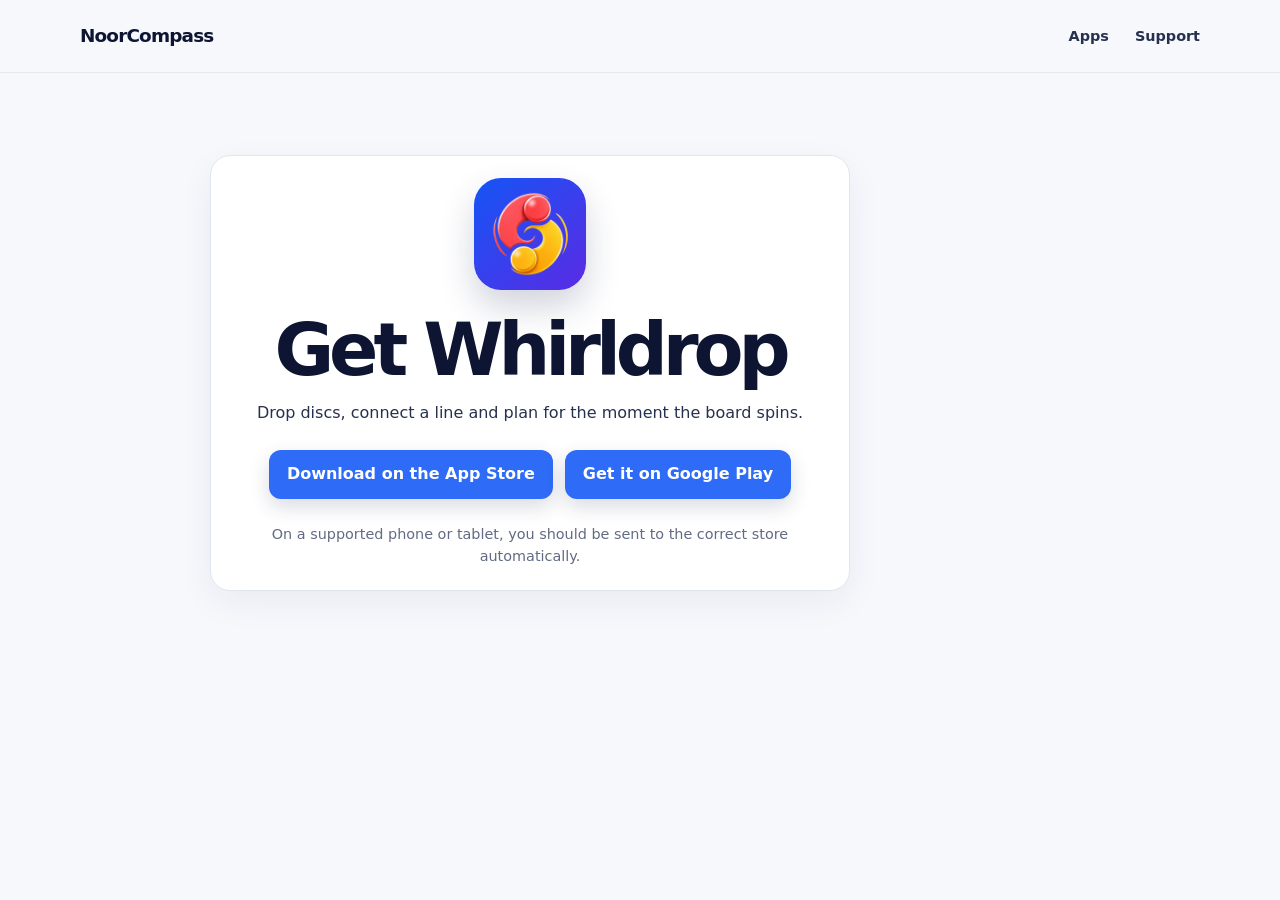
==== whirldrop-download/index.html @ 07102247 "Add smart Whirldrop download link" ====
<!DOCTYPE html>
<html lang="en">
<head>
    <meta charset="UTF-8">
    <meta name="viewport" content="width=device-width, initial-scale=1.0">
    <meta name="description" content="Download Whirldrop for iPhone, iPad or Android.">
    <meta name="theme-color" content="#0d1532">
    <meta property="og:title" content="Download Whirldrop">
    <meta property="og:description" content="Play Whirldrop — the drop-and-connect game where the board spins.">
    <meta property="og:type" content="website">
    <meta property="og:url" content="https://www.noorcompass.com/whirldrop-download/">
    <link rel="canonical" href="https://www.noorcompass.com/whirldrop-download/">
    <title>Download Whirldrop</title>
    <link rel="icon" href="/whirldrop-icon.png" type="image/png">
    <link rel="apple-touch-icon" href="/whirldrop-icon.png">
    <link rel="stylesheet" href="/styles.css">
    <script>
        (() => {
            const appleUrl = 'https://apps.apple.com/app/id6782831281';
            const googleUrl = 'https://play.google.com/store/apps/details?id=com.noorcompass.whirldrop';
            const userAgent = navigator.userAgent || navigator.vendor || '';
            const isIPadOS = navigator.platform === 'MacIntel' && navigator.maxTouchPoints > 1;

            if (/Android/i.test(userAgent)) {
                window.location.replace(googleUrl);
            } else if (/iPad|iPhone|iPod/i.test(userAgent) || isIPadOS) {
                window.location.replace(appleUrl);
            }
        })();
    </script>
</head>
<body class="document-page theme-whirldrop">
<header class="site-header">
    <nav class="nav shell" aria-label="Main navigation">
        <a class="brand" href="/index.html">NoorCompass</a>
        <div class="nav-links">
            <a href="/index.html#apps">Apps</a>
            <a href="/whirldrop-support.html">Support</a>
        </div>
    </nav>
</header>
<main class="document-main">
    <section class="card download-card" aria-labelledby="download-title">
        <img src="/whirldrop-icon.png" alt="Whirldrop app icon" class="brand-icon">
        <h1 id="download-title">Get Whirldrop</h1>
        <p>Drop discs, connect a line and plan for the moment the board spins.</p>
        <div class="download-actions" aria-label="Choose your app store">
            <a class="button" href="https://apps.apple.com/app/id6782831281">Download on the App Store</a>
            <a class="button" href="https://play.google.com/store/apps/details?id=com.noorcompass.whirldrop">Get it on Google Play</a>
        </div>
        <p class="download-note">On a supported phone or tablet, you should be sent to the correct store automatically.</p>
    </section>
</main>
</body>
</html>
---- styles.css ----
:root {
    --navy: #0d1532;
    --navy-soft: #26304f;
    --muted: #626b84;
    --paper: #f7f8fc;
    --line: #e1e5ef;
    --violet: #6a3be4;
    --blue: #2e6bf6;
    --mint: #4d9a7d;
    --orange: #e85d2a;
    --accent: var(--violet);
    --accent-strong: var(--violet);
    --accent-soft: #f4f1ff;
    --shadow: 0 18px 55px rgba(27, 38, 78, .10);
}

* { box-sizing: border-box; }
html { scroll-behavior: smooth; }
body {
    margin: 0;
    color: var(--navy);
    background: var(--paper);
    font-family: Inter, ui-sans-serif, system-ui, -apple-system, BlinkMacSystemFont, "Segoe UI", sans-serif;
    line-height: 1.55;
}
a { color: inherit; }
img { display: block; max-width: 100%; }
a:focus-visible {
    outline: 3px solid rgba(106, 59, 228, .38);
    outline-offset: 4px;
}
.shell { width: min(1120px, calc(100% - 40px)); margin: 0 auto; }

.site-header {
    position: sticky;
    top: 0;
    z-index: 20;
    border-bottom: 1px solid rgba(225, 229, 239, .88);
    background: rgba(247, 248, 252, .92);
    backdrop-filter: blur(18px);
}
.nav {
    display: flex;
    min-height: 72px;
    align-items: center;
    justify-content: space-between;
    gap: 28px;
}
.brand {
    color: var(--navy);
    font-size: 1.15rem;
    font-weight: 850;
    letter-spacing: -.045em;
    text-decoration: none;
}
.nav-links { display: flex; align-items: center; gap: 26px; }
.nav-links a {
    color: var(--navy-soft);
    font-size: .9rem;
    font-weight: 700;
    text-decoration: none;
}
.nav-links a:hover { color: var(--accent); }

/* Homepage */
.hero {
    padding: 74px 0 88px;
    background: radial-gradient(circle at 82% 10%, rgba(99, 119, 255, .17), transparent 27%),
                radial-gradient(circle at 8% 96%, rgba(77, 154, 125, .13), transparent 30%);
}
.hero-layout { max-width: 790px; }
.eyebrow {
    margin: 0 0 15px;
    color: var(--violet);
    font-size: .78rem;
    font-weight: 850;
    letter-spacing: .1em;
    text-transform: uppercase;
}
h1, h2, h3 { margin-top: 0; }
h1 {
    max-width: 720px;
    margin-bottom: 20px;
    font-size: clamp(3rem, 6.8vw, 5.35rem);
    letter-spacing: -.07em;
    line-height: .98;
}
.hero-copy > p:not(.eyebrow) {
    max-width: 600px;
    margin: 0;
    color: var(--navy-soft);
    font-size: clamp(1.05rem, 2.2vw, 1.23rem);
}
.section { padding: 86px 0; scroll-margin-top: 88px; }
.section-heading {
    display: grid;
    grid-template-columns: 1fr 410px;
    gap: 40px;
    align-items: end;
    margin-bottom: 30px;
}
.section-heading h2 {
    margin-bottom: 0;
    font-size: clamp(2.15rem, 4vw, 3.3rem);
    letter-spacing: -.06em;
    line-height: 1;
}
.section-heading > p { margin: 0; color: var(--muted); }
.app-grid { display: grid; grid-template-columns: repeat(3, minmax(0, 1fr)); gap: 24px; }
.app-card {
    display: flex;
    min-height: 610px;
    flex-direction: column;
    overflow: hidden;
    border: 1px solid var(--line);
    border-radius: 28px;
    background: white;
    box-shadow: var(--shadow);
}
.card-top {
    display: flex;
    min-height: 220px;
    align-items: center;
    justify-content: space-between;
    gap: 20px;
    padding: 28px;
}
.whirldrop .card-top { background: radial-gradient(circle at 100% 0, #c8d6ff, transparent 42%), linear-gradient(145deg, #f4f6ff, #e7eaff); }
.dualearn .card-top { background: radial-gradient(circle at 100% 0, #b9dfce, transparent 43%), linear-gradient(145deg, #f3faf7, #e5f2ec); }
.strayfinder .card-top { background: radial-gradient(circle at 100% 0, #bfe9c9, transparent 43%), linear-gradient(145deg, #f3fbf5, #e2f4e7); }
.brand-icon { width: 112px; height: 112px; object-fit: cover; border-radius: 27px; box-shadow: 0 17px 35px rgba(29, 40, 84, .20); }
.card-quote {
    max-width: 168px;
    margin: 0;
    color: var(--navy-soft);
    font-size: 1.05rem;
    font-weight: 800;
    line-height: 1.25;
    text-align: right;
}
.card-body { display: flex; flex: 1; flex-direction: column; padding: 30px; }
.category {
    margin: 0 0 7px;
    color: var(--violet);
    font-size: .75rem;
    font-weight: 850;
    letter-spacing: .1em;
    text-transform: uppercase;
}
.dualearn .category { color: #32725f; }
.strayfinder .category { color: #2f8248; }
.card-body h3 { margin-bottom: 10px; font-size: 2rem; letter-spacing: -.055em; }
.description { margin: 0; color: var(--muted); }
.feature-list {
    display: grid;
    gap: 9px;
    margin: 22px 0 26px;
    padding: 0;
    list-style: none;
}
.feature-list li {
    display: flex;
    align-items: center;
    gap: 10px;
    color: var(--navy-soft);
    font-size: .88rem;
    font-weight: 650;
}
.feature-list li::before {
    width: 7px;
    height: 7px;
    flex: 0 0 7px;
    border-radius: 50%;
    background: var(--violet);
    content: "";
}
.dualearn .feature-list li::before,
.strayfinder .feature-list li::before { background: var(--mint); }
.strayfinder .feature-list li::before { background: #2f9b52; }
.store-row { display: flex; flex-wrap: wrap; gap: 12px; align-items: center; margin-top: auto; }
.whirldrop .store-row,
.dualearn .store-row {
    width: 100%;
    align-self: center;
    flex-direction: column;
    flex-wrap: nowrap;
    justify-content: center;
    align-items: center;
    gap: 8px;
}
.store-badge { display: inline-flex; align-items: center; transition: transform .18s ease, opacity .18s ease; }
.store-badge:hover { transform: translateY(-2px); opacity: .9; }
.store-badge img { width: auto; height: 44px; }
.store-badge-google img { height: 64px; margin: -10px 0; }
.coming-soon {
    display: flex;
    align-items: center;
    justify-content: space-between;
    gap: 16px;
    margin-top: auto;
    padding: 14px 16px;
    border: 1px solid #d8ddf4;
    border-radius: 14px;
    background: #f4f5ff;
}
.coming-soon strong { color: var(--violet); font-size: .92rem; }
.coming-soon span { color: var(--muted); font-size: .79rem; text-align: right; }
.strayfinder .coming-soon { border-color: #cce8d2; background: #f1fbf3; }
.strayfinder .coming-soon strong { color: #277b40; }

.values { padding-top: 0; }
.value-panel {
    display: grid;
    grid-template-columns: 1fr 1.4fr;
    gap: 48px;
    padding: 42px;
    border-radius: 27px;
    color: white;
    background: var(--navy);
}
.value-panel h2 { margin: 0; font-size: clamp(2rem, 4vw, 3rem); letter-spacing: -.055em; line-height: 1.05; }
.value-panel .eyebrow { color: #aebcff; }
.about-description { max-width: 430px; margin: 16px 0 0; color: #bdc6df; }
.value-list { display: grid; grid-template-columns: repeat(3, 1fr); gap: 18px; }
.value-item { padding-top: 16px; border-top: 1px solid rgba(255,255,255,.2); }
.value-item strong { display: block; margin-bottom: 7px; font-size: .91rem; }
.value-item span { color: #bdc6df; font-size: .82rem; }
.support-grid { display: grid; grid-template-columns: repeat(3, 1fr); gap: 15px; }
.support-card { padding: 24px; border: 1px solid var(--line); border-radius: 19px; background: white; }
.support-card h3 { margin-bottom: 8px; font-size: 1rem; }
.support-card p { min-height: 52px; margin: 0 0 15px; color: var(--muted); font-size: .88rem; }
.support-links { display: flex; flex-wrap: wrap; gap: 10px 15px; }
.support-card a { color: var(--violet); font-size: .87rem; font-weight: 800; text-decoration: none; }
.support-card a:hover { text-decoration: underline; }

footer { padding: 28px 0 38px; border-top: 1px solid var(--line); }
.footer-row { display: flex; justify-content: space-between; gap: 22px; color: var(--muted); font-size: .84rem; }
.footer-links { display: flex; flex-wrap: wrap; gap: 15px; }
.footer-links a { text-decoration: none; }
.footer-links a:hover { color: var(--accent); }

/* Shared support, privacy, and legal pages */
.theme-whirldrop { --accent: #3f35b5; --accent-strong: var(--blue); --accent-soft: #eef3ff; }
.theme-dualearn { --accent: #2d5f5d; --accent-strong: #32725f; --accent-soft: #ebf8f1; }
.theme-strayfinder { --accent: #a63d17; --accent-strong: var(--orange); --accent-soft: #fff3ed; }
.document-main {
    width: min(860px, calc(100% - 40px));
    margin: 0 auto;
    padding: 58px 0 88px;
}
.page-nav { margin-bottom: 38px; }
.page-nav a {
    color: var(--accent);
    font-size: .9rem;
    font-weight: 800;
    text-decoration: none;
}
.page-nav a:hover { text-decoration: underline; }
.document-main h1 {
    max-width: 780px;
    margin: 0 0 12px;
    color: var(--navy);
    font-size: clamp(2.6rem, 6vw, 4.55rem);
    letter-spacing: -.07em;
    line-height: .98;
}
.document-main h2 {
    margin: 40px 0 14px;
    color: var(--accent-strong);
    font-size: clamp(1.45rem, 3vw, 2rem);
    letter-spacing: -.045em;
    line-height: 1.1;
}
.document-main h3 {
    margin: 26px 0 8px;
    color: var(--navy-soft);
    font-size: 1.05rem;
}
.document-main p,
.document-main li { color: var(--navy-soft); }
.document-main a { color: var(--accent); }
.document-main li { margin-bottom: 8px; }
.document-main ul,
.document-main ol { padding-left: 22px; }
.document-main .updated,
.document-main .last-updated {
    margin: 0 0 28px;
    color: var(--muted);
    font-size: .9rem;
}
.document-main .section { margin: 0 0 28px; padding: 0; }
.document-main .card,
.document-main .notice,
.document-main .important,
.document-main .contact,
.document-main .contact-info {
    margin: 24px 0;
    padding: 22px 24px;
    border: 1px solid var(--line);
    border-radius: 20px;
    background: white;
    box-shadow: 0 12px 35px rgba(27, 38, 78, .06);
}
.document-main .important,
.document-main .notice { background: var(--accent-soft); }
.document-main .card p:last-child,
.document-main .notice p:last-child,
.document-main .important p:last-child,
.document-main .contact p:last-child,
.document-main .contact-info p:last-child { margin-bottom: 0; }
.document-main .button {
    display: inline-block;
    padding: 12px 18px;
    border-radius: 12px;
    color: white;
    background: var(--accent-strong);
    font-weight: 800;
    text-decoration: none;
    box-shadow: 0 8px 20px rgba(27, 38, 78, .16);
}
.document-main .button:hover { transform: translateY(-1px); }
.download-actions {
    display: flex;
    flex-wrap: wrap;
    gap: 12px;
    margin: 24px 0;
}
.download-card {
    max-width: 640px;
    margin: 0 auto;
    text-align: center;
}
.download-card .brand-icon {
    margin: 0 auto 24px;
}
.download-card h1 {
    margin-right: auto;
    margin-left: auto;
}
.download-card .download-actions {
    justify-content: center;
}
.download-note {
    margin-top: 18px;
    color: var(--muted) !important;
    font-size: .9rem;
}
.document-main footer {
    margin-top: 58px;
    padding: 24px 0 0;
    border-top: 1px solid var(--line);
    color: var(--muted);
    font-size: .84rem;
}

@media (max-width: 1050px) {
    .app-grid { grid-template-columns: repeat(2, minmax(0, 1fr)); }
}
@media (max-width: 850px) {
    .section-heading, .value-panel { grid-template-columns: 1fr; }
    .app-grid, .support-grid { grid-template-columns: 1fr; }
    .value-list { grid-template-columns: 1fr; }
    .support-card p { min-height: 0; }
}
@media (max-width: 560px) {
    .shell, .document-main { width: min(100% - 30px, 1120px); }
    .nav { min-height: 64px; }
    .nav-links { gap: 14px; }
    .nav-links a { font-size: .8rem; }
    .hero { padding: 56px 0 64px; }
    .section { padding: 66px 0; }
    .card-top { min-height: 190px; padding: 25px; }
    .brand-icon { width: 100px; height: 100px; border-radius: 23px; }
    .card-quote { max-width: 145px; font-size: .98rem; }
    .card-body { padding: 25px; }
    .value-panel { gap: 30px; padding: 28px; }
    .footer-row { flex-direction: column; }
    .document-main { padding: 42px 0 68px; }
    .document-main .card,
    .document-main .notice,
    .document-main .important,
    .document-main .contact,
    .document-main .contact-info { padding: 19px; }
}
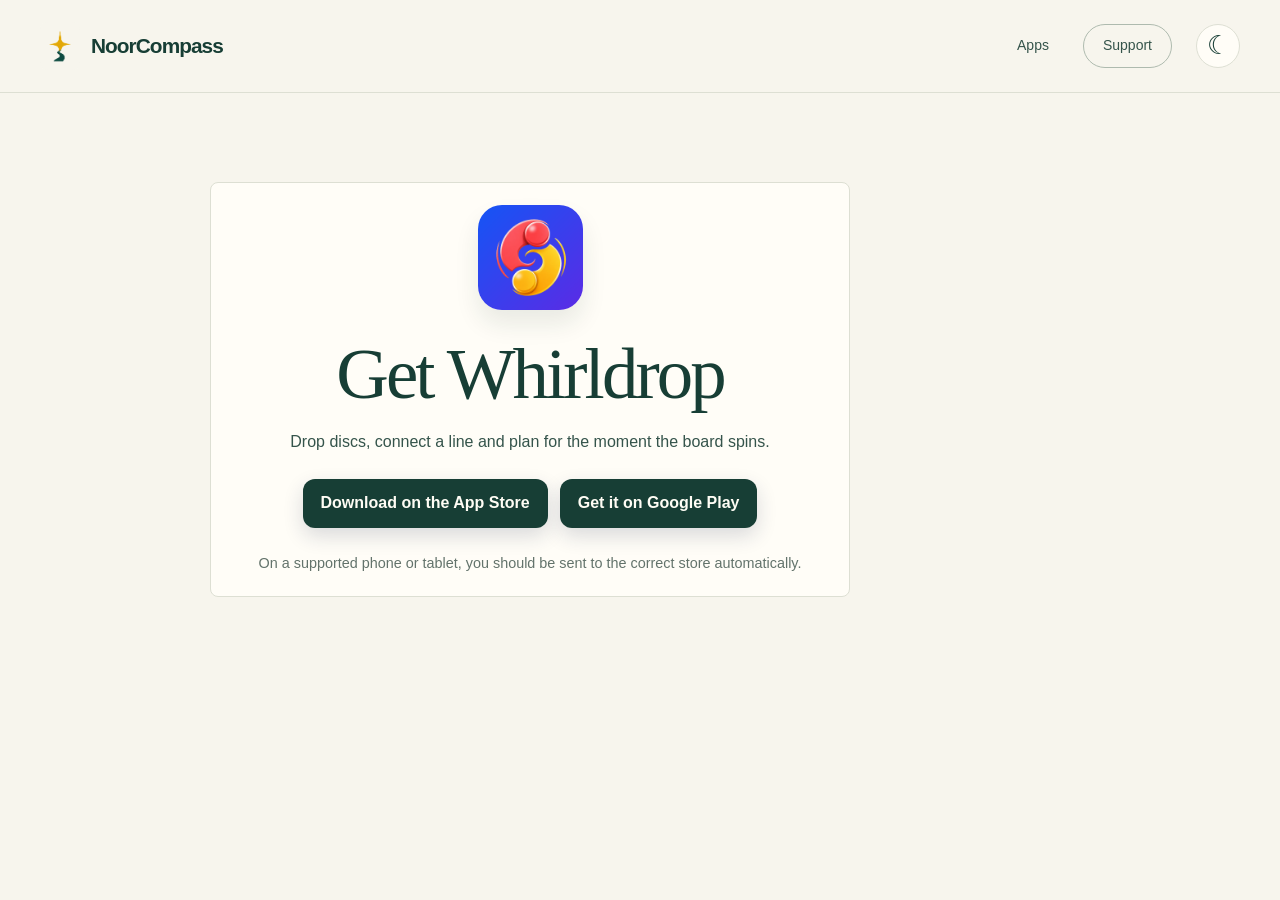
==== commit ab18485d: "Refresh site design with new logo, dark mode and favicons" ====
--- a/whirldrop-download/index.html
+++ b/whirldrop-download/index.html
@@ -8,11 +8,10 @@
     <meta property="og:title" content="Download Whirldrop">
     <meta property="og:description" content="Play Whirldrop — the drop-and-connect game where the board spins.">
     <meta property="og:type" content="website">
-    <meta property="og:url" content="https://www.noorcompass.com/whirldrop-download/">
-    <link rel="canonical" href="https://www.noorcompass.com/whirldrop-download/">
+    <meta property="og:url" content="https://noorcompass.com/whirldrop-download/">
+    <link rel="canonical" href="https://noorcompass.com/whirldrop-download/">
     <title>Download Whirldrop</title>
-    <link rel="icon" href="/whirldrop-icon.png" type="image/png">
-    <link rel="apple-touch-icon" href="/whirldrop-icon.png">
+    <script src="/theme.js"></script>
     <link rel="stylesheet" href="/styles.css">
     <script>
         (() => {
@@ -28,20 +27,26 @@
             }
         })();
     </script>
+    <link rel="icon" href="/favicon.ico?v=2" sizes="16x16 32x32 48x48">
+    <link rel="icon" type="image/png" sizes="32x32" href="/favicon-32.png?v=2">
+    <link rel="icon" type="image/png" sizes="16x16" href="/favicon-16.png?v=2">
+    <link rel="apple-touch-icon" sizes="180x180" href="/apple-touch-icon.png?v=2">
 </head>
 <body class="document-page theme-whirldrop">
+<a class="skip-link" href="#main">Skip to content</a>
 <header class="site-header">
     <nav class="nav shell" aria-label="Main navigation">
-        <a class="brand" href="/index.html">NoorCompass</a>
+        <a class="brand" href="/index.html"><img class="site-logo" src="/noorcompass-logo-final.png" width="40" height="48" alt="">NoorCompass</a>
         <div class="nav-links">
             <a href="/index.html#apps">Apps</a>
             <a href="/whirldrop-support.html">Support</a>
         </div>
+            <button class="theme-toggle" type="button" aria-label="Dark mode" aria-pressed="false" hidden><span class="theme-moon" aria-hidden="true">☾</span><span class="theme-sun" aria-hidden="true">☀</span></button>
     </nav>
 </header>
-<main class="document-main">
+<main id="main" class="document-main">
     <section class="card download-card" aria-labelledby="download-title">
-        <img src="/whirldrop-icon.png" alt="Whirldrop app icon" class="brand-icon">
+        <img src="/whirldrop-icon.png" alt="Whirldrop app icon" class="brand-icon" width="112" height="112">
         <h1 id="download-title">Get Whirldrop</h1>
         <p>Drop discs, connect a line and plan for the moment the board spins.</p>
         <div class="download-actions" aria-label="Choose your app store">
--- a/styles.css
+++ b/styles.css
@@ -382,3 +382,154 @@
     .document-main .contact,
     .document-main .contact-info { padding: 19px; }
 }
+/* NoorCompass — a brighter path */
+:root { --navy:#173e35; --navy-soft:#35544b; --muted:#63736b; --paper:#f7f5ed; --line:#dddfd3; --violet:#295b48; --accent:#295b48; --accent-strong:#295b48; --accent-soft:#edf0e6; --shadow:none; }
+body { font-family: 'Segoe UI',sans-serif; }
+.shell { width:min(1240px,calc(100% - 80px)); }
+.site-header { background:rgba(247,245,237,.96); border-bottom:1px solid var(--line); backdrop-filter:blur(16px); }
+.nav { min-height:92px; }
+.brand { display:inline-flex; align-items:center; gap:11px; font-weight:650; font-size:1.3rem; letter-spacing:-.055em; }
+.brand::before { content:''; display:block; width:36px; height:46px; background:url('noorcompass-logo-final.png') center/58px no-repeat; }
+.nav-links { gap:34px; }
+.nav-links a { font-size:14px; font-weight:500; }
+.nav-links a:last-child { border:1px solid #aebaae; padding:9px 19px; border-radius:30px; }
+.skip-link { position:absolute; top:-100px; left:20px; z-index:100; padding:12px 20px; background:white; }
+.skip-link:focus { top:12px; }
+a:focus-visible { outline:3px solid #ae7415; outline-offset:5px; }
+.hero { padding:32px 0 0; background:none; }
+.hero-layout { max-width:1240px; display:grid; grid-template-columns:1.2fr 1fr; align-items:center; gap:40px; min-height:610px; }
+.hero-copy { padding:45px 0 60px; }
+.eyebrow { font-size:12px; font-weight:600; letter-spacing:.14em; margin-bottom:26px; }
+h1 { font-family:Georgia,'Times New Roman',serif; font-weight:400; font-size:clamp(3.4rem,5.5vw,5.3rem); line-height:1.05; letter-spacing:-.055em; margin-bottom:26px; }
+h1 em { font-weight:400; color:#63815c; }
+.hero-copy > p:not(.eyebrow) { max-width:460px; font-size:18px; line-height:1.75; color:var(--muted); }
+.explore-link { display:inline-flex; gap:40px; align-items:center; margin-top:30px; background:var(--navy); color:#fffdf5; padding:16px 24px; border-radius:40px; text-decoration:none; font-weight:500; transition:background .2s,transform .2s; }
+.explore-link:hover { background:#2e604d; transform:translateY(-2px); }
+.explore-link span { font-size:23px; line-height:1; }
+.hero-note { margin-top:39px; color:var(--muted); font-size:13px; }
+.hero-note span { color:#ae7415; padding-right:8px; }
+.hero-art { position:relative; height:540px; overflow:hidden; display:flex; align-items:center; justify-content:center; background:#e8eddf; border-radius:48% 48% 5px 5px; isolation:isolate; }
+.hero-mark { position:relative; z-index:1; width:440px; height:440px; object-fit:contain; mix-blend-mode:multiply; }
+.path-caption { position:absolute; bottom:22px; font:italic 15px Georgia,serif; }
+.art-coordinate { position:absolute; top:36px; left:45px; font-size:11px; letter-spacing:.15em; color:#62745e; }
+.section { padding:88px 0; }
+.section-heading { grid-template-columns:1.2fr 1fr; gap:70px; margin-bottom:38px; }
+.section-heading h2,.value-panel h2 { font-family:Georgia,'Times New Roman',serif; font-weight:400; font-size:clamp(2.3rem,3.7vw,3.4rem); line-height:1.12; letter-spacing:-.04em; }
+.section-heading .eyebrow { margin-bottom:15px; }
+.section-heading > p { max-width:450px; font-size:16px; line-height:1.7; }
+#apps { border-top:1px solid var(--line); margin-top:36px; }
+.app-grid { gap:24px; grid-template-columns:repeat(3,minmax(0,1fr)); }
+.app-card { min-height:0; border:0; border-radius:8px; background:transparent; overflow:visible; box-shadow:none; }
+.card-top { min-height:268px; border-radius:8px; position:relative; flex-direction:column; justify-content:center; gap:24px; overflow:hidden; }
+.whirldrop .card-top { background:#e6e5f3; }
+.dualearn .card-top { background:#e4ecdc; }
+.strayfinder .card-top { background:#f3e7d5; }
+.card-top::before,.card-top::after { content:''; position:absolute; width:300px; height:300px; border:1px solid #ffffff80; border-radius:50%; pointer-events:none; }
+.card-top::after { width:210px; height:210px; }
+.brand-icon { position:relative; z-index:1; width:105px; height:105px; border-radius:24px; box-shadow:0 14px 24px #18382c18; transform:rotate(-7deg); }
+.dualearn .brand-icon { transform:rotate(7deg); }
+.strayfinder .brand-icon { transform:rotate(-5deg); }
+.card-quote { z-index:1; max-width:260px; font-size:14px; font-weight:500; text-align:center; }
+.card-body { padding:26px 2px 0; }
+.category { font-size:11px; letter-spacing:.12em; margin-bottom:10px; }
+.card-body h3 { font-size:29px; font-weight:600; letter-spacing:-.04em; }
+.description { font-size:16px; line-height:1.65; }
+.feature-list { margin:20px 0 25px; gap:8px; }
+.feature-list li { font-size:14px; font-weight:400; }
+.feature-list li::before { width:4px; height:4px; flex-basis:4px; }
+.whirldrop .store-row,.dualearn .store-row { flex-direction:row; flex-wrap:wrap; justify-content:flex-start; gap:10px; }
+.coming-soon,.strayfinder .coming-soon { border:1px solid #d8cebb; border-radius:5px; background:transparent; padding:12px; }
+.coming-soon span { font-size:12px; }
+.values { padding-top:35px; padding-bottom:35px; }
+.value-panel { padding:60px; border-radius:8px; grid-template-columns:1fr 1fr; gap:80px; background:#173e35; }
+.value-panel .eyebrow { color:#d6c78e; }
+.value-panel h2 { max-width:440px; }
+.about-description { color:#c4d2c7; font-size:16px; line-height:1.8; }
+.value-list { grid-template-columns:1fr; gap:22px; }
+.value-item { padding-top:18px; }
+.value-item strong { font-size:16px; font-weight:500; }
+.value-item span { color:#c4d2c7; font-size:14px; }
+.support-grid { gap:28px; }
+.support-card { padding:22px 0; border:0; border-top:1px solid #c4cec0; border-radius:0; background:none; }
+.support-card h3 { font-size:20px; font-weight:600; }
+.support-card p { font-size:14px; }
+.support-card a { font-size:14px; font-weight:500; text-decoration:underline; text-underline-offset:4px; }
+footer { padding:30px 0; }
+.footer-row { font-size:14px; }
+.document-main { padding-top:65px; }
+.document-main h1 { font-family:Georgia,'Times New Roman',serif; font-weight:400; letter-spacing:-.04em; line-height:1.1; }
+.document-main .card,.document-main .notice,.document-main .important,.document-main .contact,.document-main .contact-info { border-radius:8px; box-shadow:none; }
+.document-main h2 { line-height:1.3; }
+@media (max-width:1000px) { .shell { width:calc(100% - 48px); } .hero-layout { gap:20px; min-height:530px; } .hero-art { height:460px; } .hero-mark { width:390px; height:390px; } .app-grid { gap:20px; } .card-top { min-height:230px; padding:20px 12px; } .value-panel { padding:40px; gap:40px; } .section-heading { gap:35px; } }
+@media (max-width:760px) { .hero-layout { grid-template-columns:1fr; } .hero-copy { padding:25px 0 15px; } h1 { font-size:clamp(3.2rem,9vw,4.5rem); } .hero-art { height:360px; max-width:500px; width:100%; margin:0 auto; } .hero-mark { width:320px; height:320px; } .hero-note { margin-top:25px; } .hero-art .path-caption { bottom:14px; } .section { padding:58px 0; } .section-heading,.value-panel { grid-template-columns:1fr; gap:24px; } .app-grid { grid-template-columns:1fr; gap:44px; } .card-top { min-height:250px; } .card-body { padding-top:22px; } .support-grid { grid-template-columns:1fr; gap:0; } .support-card p { min-height:0; } .values { padding-top:10px; padding-bottom:0; } .value-panel { padding:32px; } .footer-row { flex-direction:column; gap:12px; } }
+@media (max-width:440px) { .shell { width:calc(100% - 36px); } .nav { min-height:78px; gap:12px; flex-wrap:wrap; justify-content:center; padding:12px 0; } .brand { font-size:20px; } .brand::before { width:26px; height:32px; background-size:42px; } .nav-links { gap:23px; } .nav-links a:last-child { padding:5px 12px; } .hero-copy > p:not(.eyebrow) { font-size:16px; } .eyebrow { font-size:10px; } .hero-note { font-size:12px; } .value-panel { padding:26px; } }
+@media (prefers-reduced-motion:reduce) { html { scroll-behavior:auto; } *,*::before,*::after { transition:none!important; } }
+
+/* Shared identity, accessible controls and theme surfaces. */
+:root { color-scheme:light; --surface:#fffdf7; --header:rgba(247,245,237,.96); --button:#173e35; --button-text:#fffdf5; --focus:#a66e10; }
+:root[data-theme="dark"] { color-scheme:dark; --paper:#101d19; --surface:#192b24; --header:rgba(16,29,25,.97); --navy:#eef1e5; --navy-soft:#cedbd0; --muted:#adbdaf; --line:#344a3e; --violet:#a8cdb0; --accent:#a8cdb0; --accent-strong:#b8dbc0; --accent-soft:#243b30; --button:#cfdfbd; --button-text:#173e35; --focus:#f0c360; }
+.site-header { background:var(--header); }
+.brand::before { content:none; }
+.site-logo { width:40px; height:48px; object-fit:contain; flex-shrink:0; padding:4px; border-radius:8px; background:#f7f5ed; }
+.brand { flex-shrink:0; letter-spacing:-.045em; }
+.nav { gap:24px; }
+.nav-links { margin-left:auto; }
+.nav-links a { min-height:44px; display:inline-flex; align-items:center; }
+.theme-toggle { display:inline-flex; align-items:center; justify-content:center; flex:0 0 44px; width:44px; height:44px; padding:0; border:1px solid var(--line); border-radius:50%; background:var(--surface); color:var(--navy); font:26px/1 Georgia,serif; cursor:pointer; }
+.theme-toggle[hidden] { display:none; }
+.theme-toggle:hover { border-color:var(--muted); }
+.theme-sun { display:none; }
+[data-theme="dark"] .theme-sun { display:inline; }
+[data-theme="dark"] .theme-moon { display:none; }
+:where(a,button):focus-visible { outline:3px solid var(--focus); outline-offset:4px; }
+.skip-link { color:var(--navy); background:var(--surface); }
+.hero-mark { mix-blend-mode:normal; width:390px; height:440px; max-width:90%; }
+.hero-art { background:#e8eddf; }
+.path-caption,.art-coordinate { color:#35544b; }
+.explore-link,.document-main .button { background:var(--button); color:var(--button-text); }
+.explore-link:hover,.document-main .button:hover { background:var(--button); opacity:.88; }
+.support-card { border-color:var(--line); }
+.support-links { gap:4px 18px; }
+.support-links a { min-height:44px; display:inline-flex; align-items:center; }
+.document-main { overflow-wrap:anywhere; }
+.document-main .card,.document-main .contact,.document-main .contact-info { background:var(--surface); }
+.document-main .notice,.document-main .important { background:var(--accent-soft); }
+.document-main .button { min-height:48px; display:inline-flex; justify-content:center; align-items:center; }
+.document-main .page-nav a { display:inline-flex; align-items:center; min-height:44px; }
+.document-main .brand-icon { transform:none; }
+[data-theme="dark"] h1 em { color:#b6cd97; }
+[data-theme="dark"] .hero-note span { color:#e1b55c; }
+[data-theme="dark"] .theme-whirldrop { --accent:#c2bfff; --accent-strong:#c2bfff; --accent-soft:#2a2b45; }
+[data-theme="dark"] .theme-dualearn { --accent:#a8d8ba; --accent-strong:#a8d8ba; --accent-soft:#203b30; }
+[data-theme="dark"] .theme-strayfinder { --accent:#f4c29b; --accent-strong:#f4c29b; --accent-soft:#3b3026; }
+[data-theme="dark"] .whirldrop .card-top { background:#2b2c43; }
+[data-theme="dark"] .dualearn .card-top { background:#263c2d; }
+[data-theme="dark"] .strayfinder .card-top { background:#3b3428; }
+[data-theme="dark"] .card-top::before,[data-theme="dark"] .card-top::after { border-color:#ffffff18; }
+[data-theme="dark"] .dualearn .category,[data-theme="dark"] .strayfinder .category { color:#b4d6b7; }
+[data-theme="dark"] .coming-soon,[data-theme="dark"] .strayfinder .coming-soon { border-color:var(--line); background:var(--surface); }
+[data-theme="dark"] .strayfinder .coming-soon strong { color:#b4d6b7; }
+[data-theme="dark"] .value-panel { background:#203b30; border:1px solid var(--line); }
+[data-theme="dark"] .hero-art { background:#cdd7bc; }
+@media (max-width:850px) { .nav { gap:16px; } .nav-links { gap:18px; } .app-grid { grid-template-columns:1fr; gap:44px; } .card-top { min-height:250px; } }
+@media (max-width:760px) { .hero-mark { width:290px; height:305px; } .hero-art { height:355px; } .section { scroll-margin-top:150px; } }
+@media (max-width:560px) {
+  .nav { display:grid; grid-template-columns:1fr 44px; gap:4px 16px; padding:10px 0 5px; min-height:0; }
+  .brand { font-size:20px; gap:8px; }
+  .site-logo { width:34px; height:42px; }
+  .theme-toggle { grid-column:2; grid-row:1; }
+  .nav-links { grid-column:1 / -1; grid-row:2; display:flex; justify-content:center; gap:32px; margin:0; }
+  .nav-links a:last-child { border:0; padding:0; }
+  .hero { padding-top:15px; }
+  .hero-copy { padding-top:15px; }
+  .hero-layout { gap:24px; }
+  h1 { font-size:clamp(2.75rem,10vw,3.6rem); }
+  .eyebrow { font-size:11px; line-height:1.6; }
+  .hero-note { font-size:13px; }
+  .document-main h1 { font-size:clamp(2.2rem,9vw,3.2rem); }
+  .document-main { padding-top:32px; }
+  .page-nav { margin-bottom:24px; }
+  .download-actions { flex-direction:column; }
+  .download-actions .button { width:100%; }
+  .footer-links a { min-height:44px; display:inline-flex; align-items:center; }
+}
